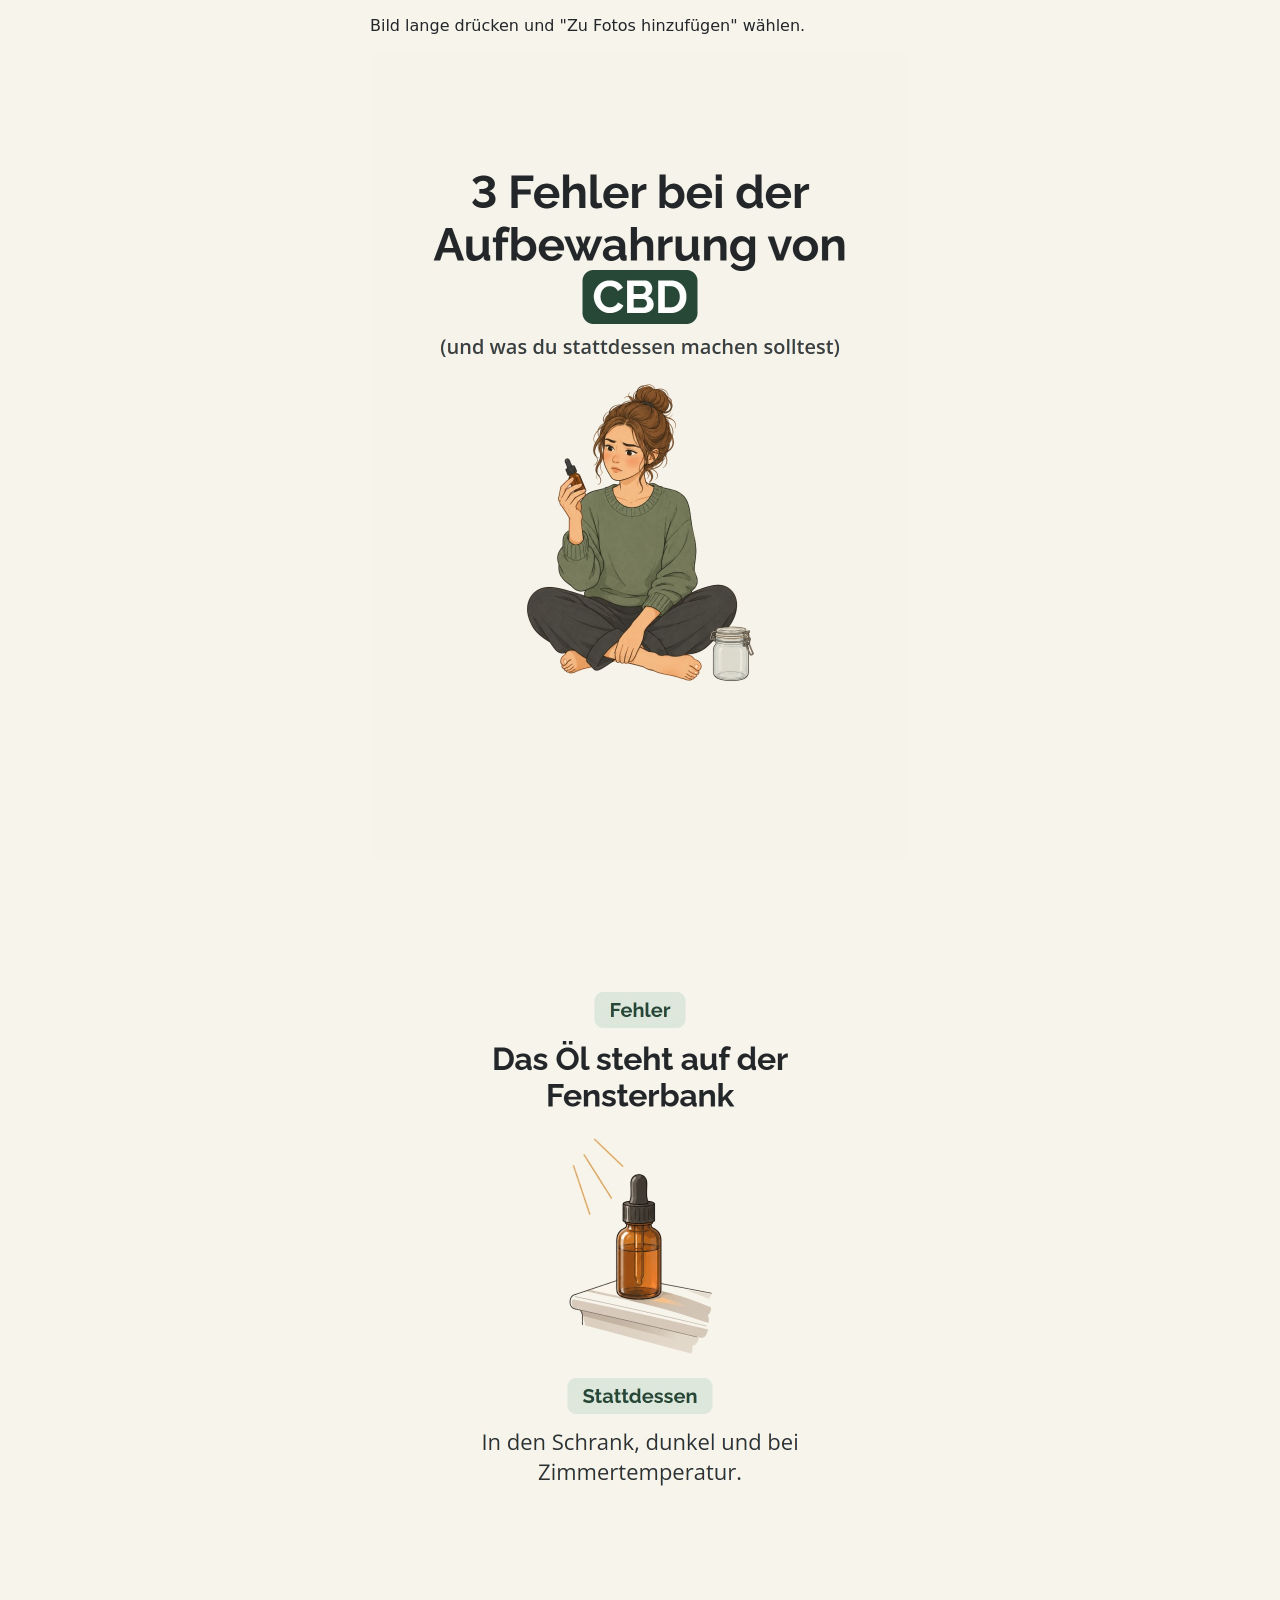
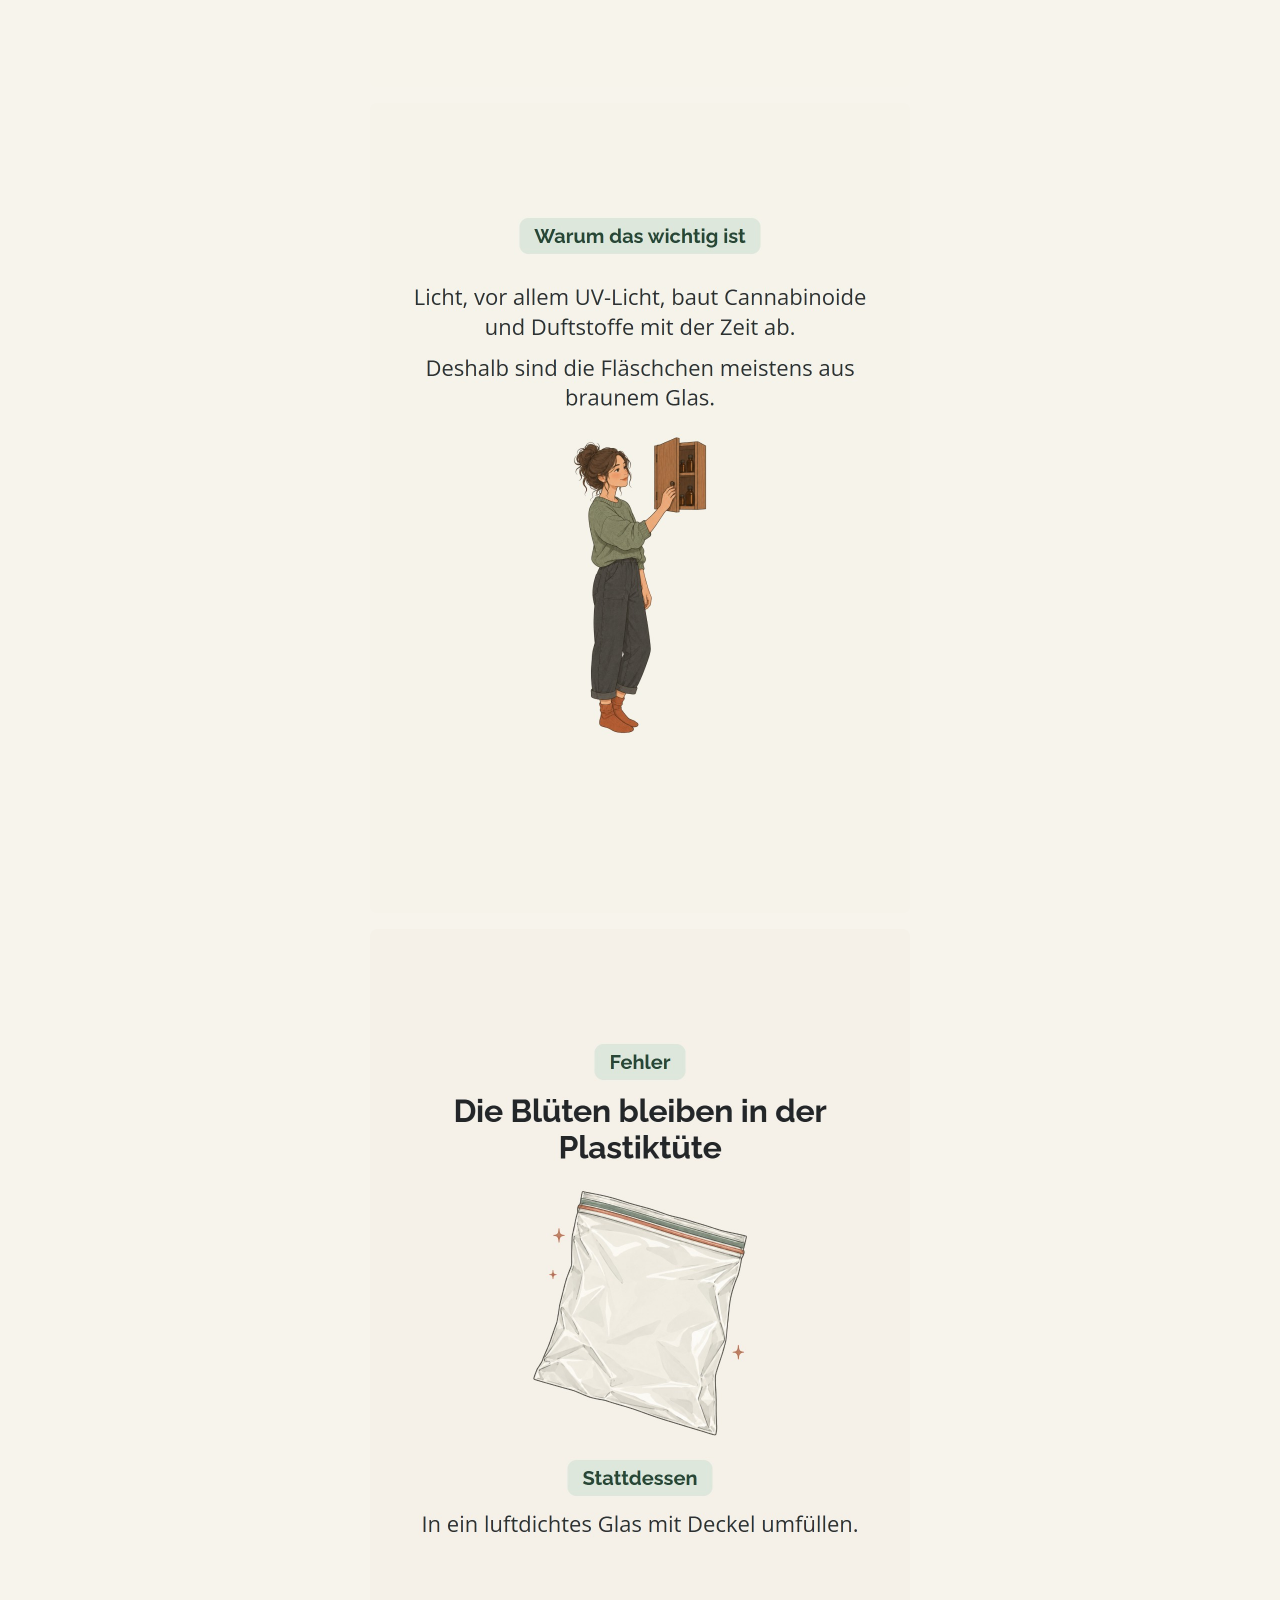
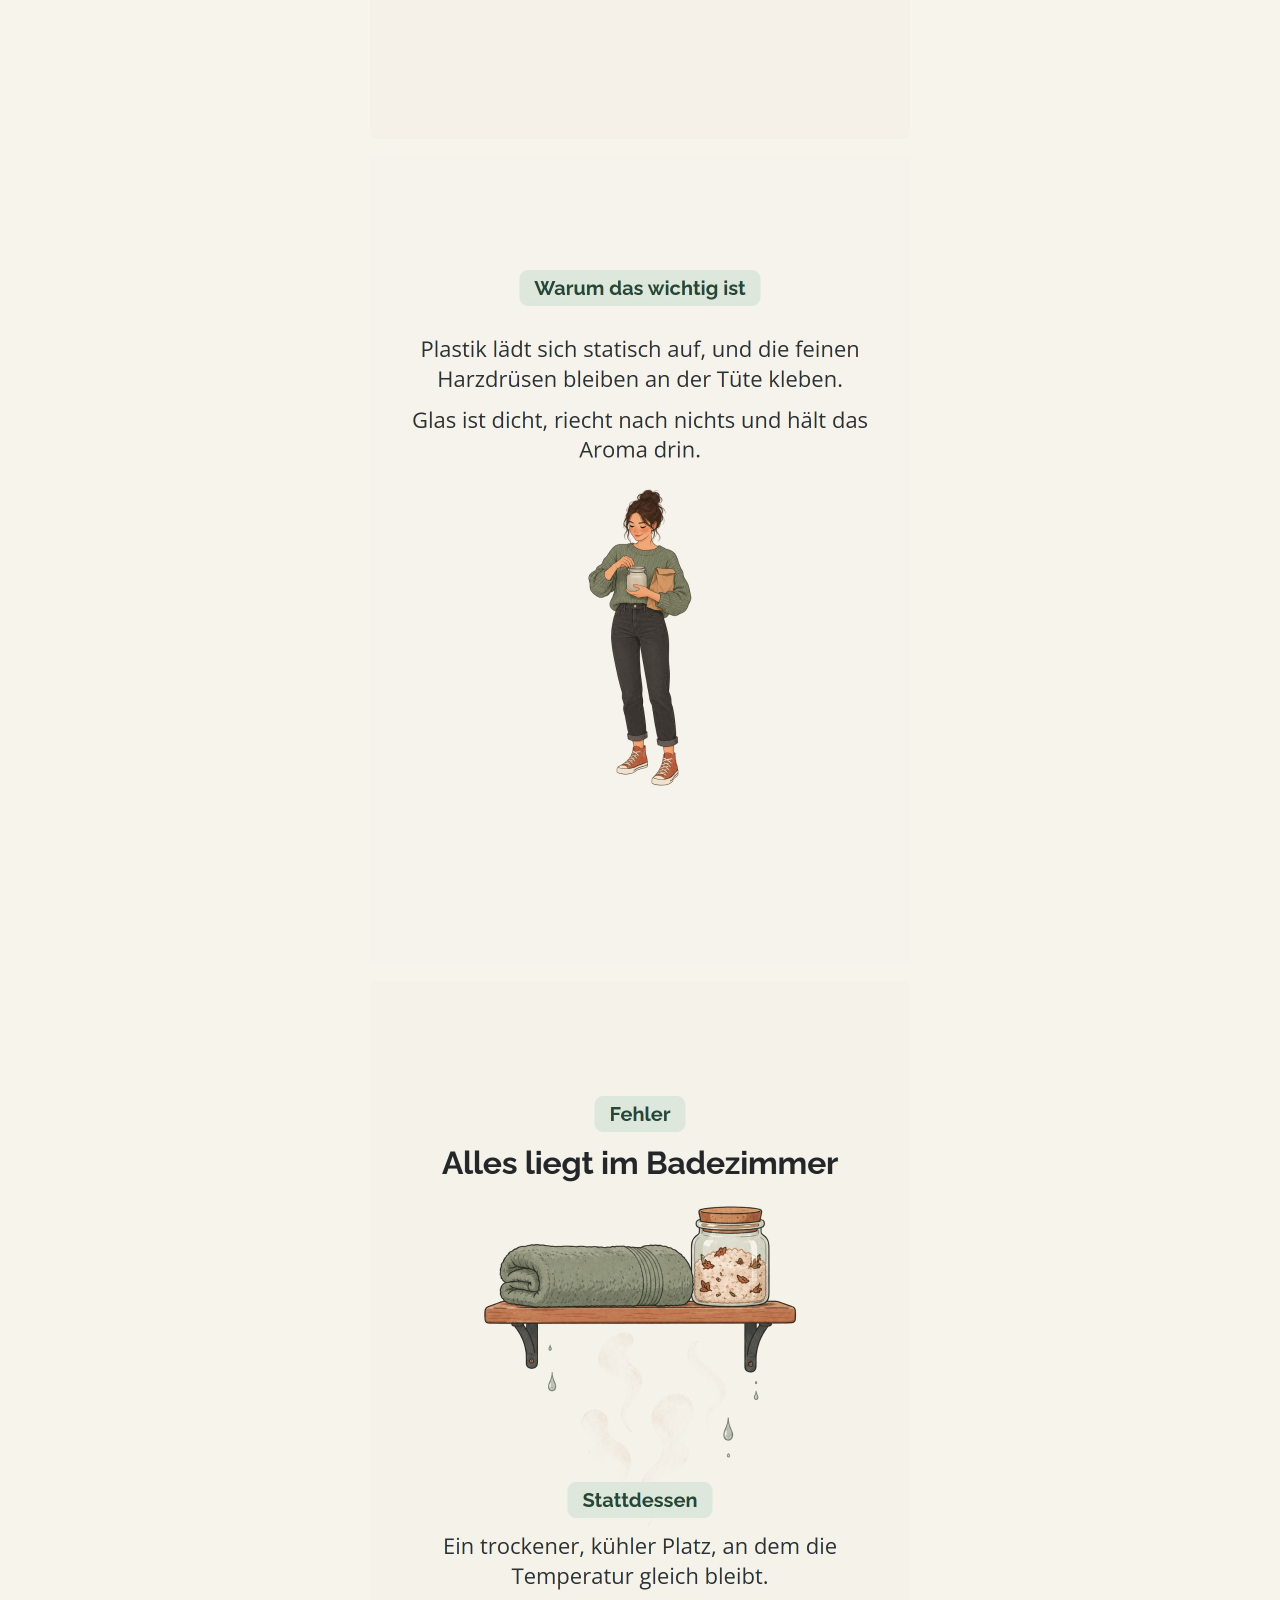
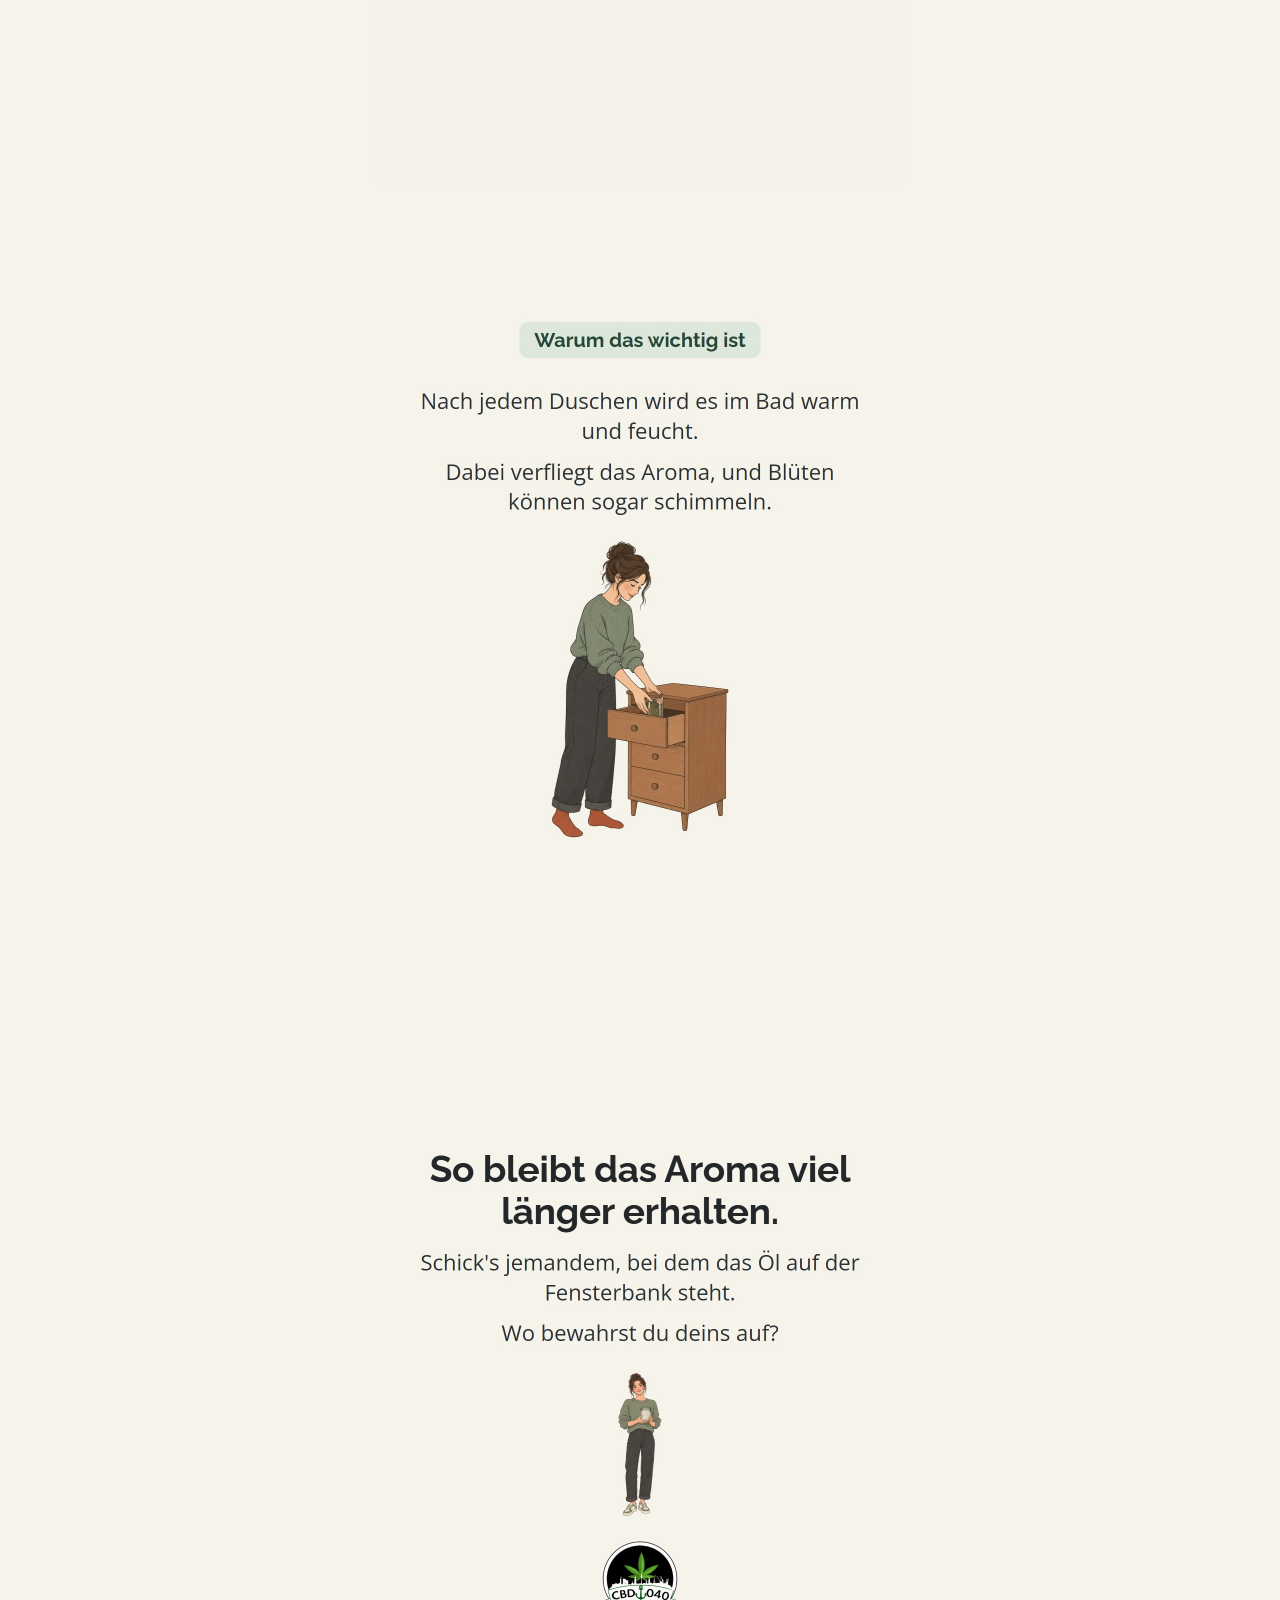
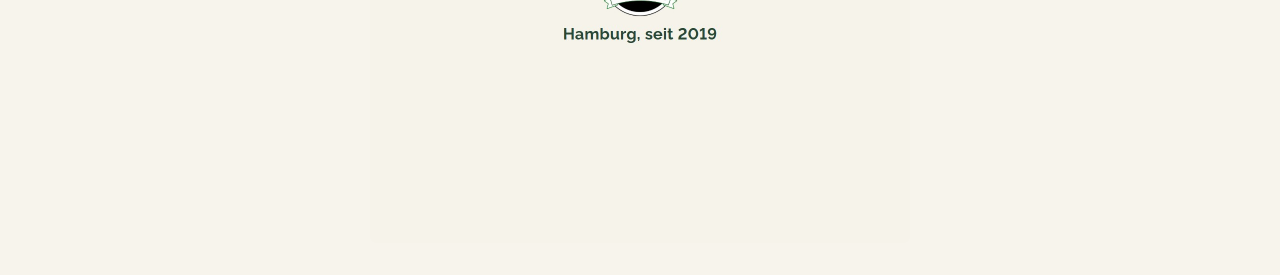
==== p/1028/index.html @ 7aa8cf13 "Slides 28.10.: Aufbewahrung im Fehler-Stattdessen-Aufbau Co-Authored-By: Claude Opus 5.5 <noreply@an" ====
<!doctype html><html lang="de"><head><meta charset="utf-8"><meta name="viewport" content="width=device-width,initial-scale=1"><meta name="robots" content="noindex"><title>CBD040 Slides</title>
<style>body{margin:0;padding:16px;background:#f7f4ec;font:16px system-ui,sans-serif;color:#23272a}img{display:block;width:100%;max-width:540px;margin:0 auto 16px;border-radius:8px}p{max-width:540px;margin:0 auto 16px}</style></head>
<body><p>Bild lange drücken und "Zu Fotos hinzufügen" wählen.</p>
<img src="slide-01.jpg"><img src="slide-02.jpg"><img src="slide-03.jpg"><img src="slide-04.jpg"><img src="slide-05.jpg"><img src="slide-06.jpg"><img src="slide-07.jpg"><img src="slide-08.jpg">
</body></html>
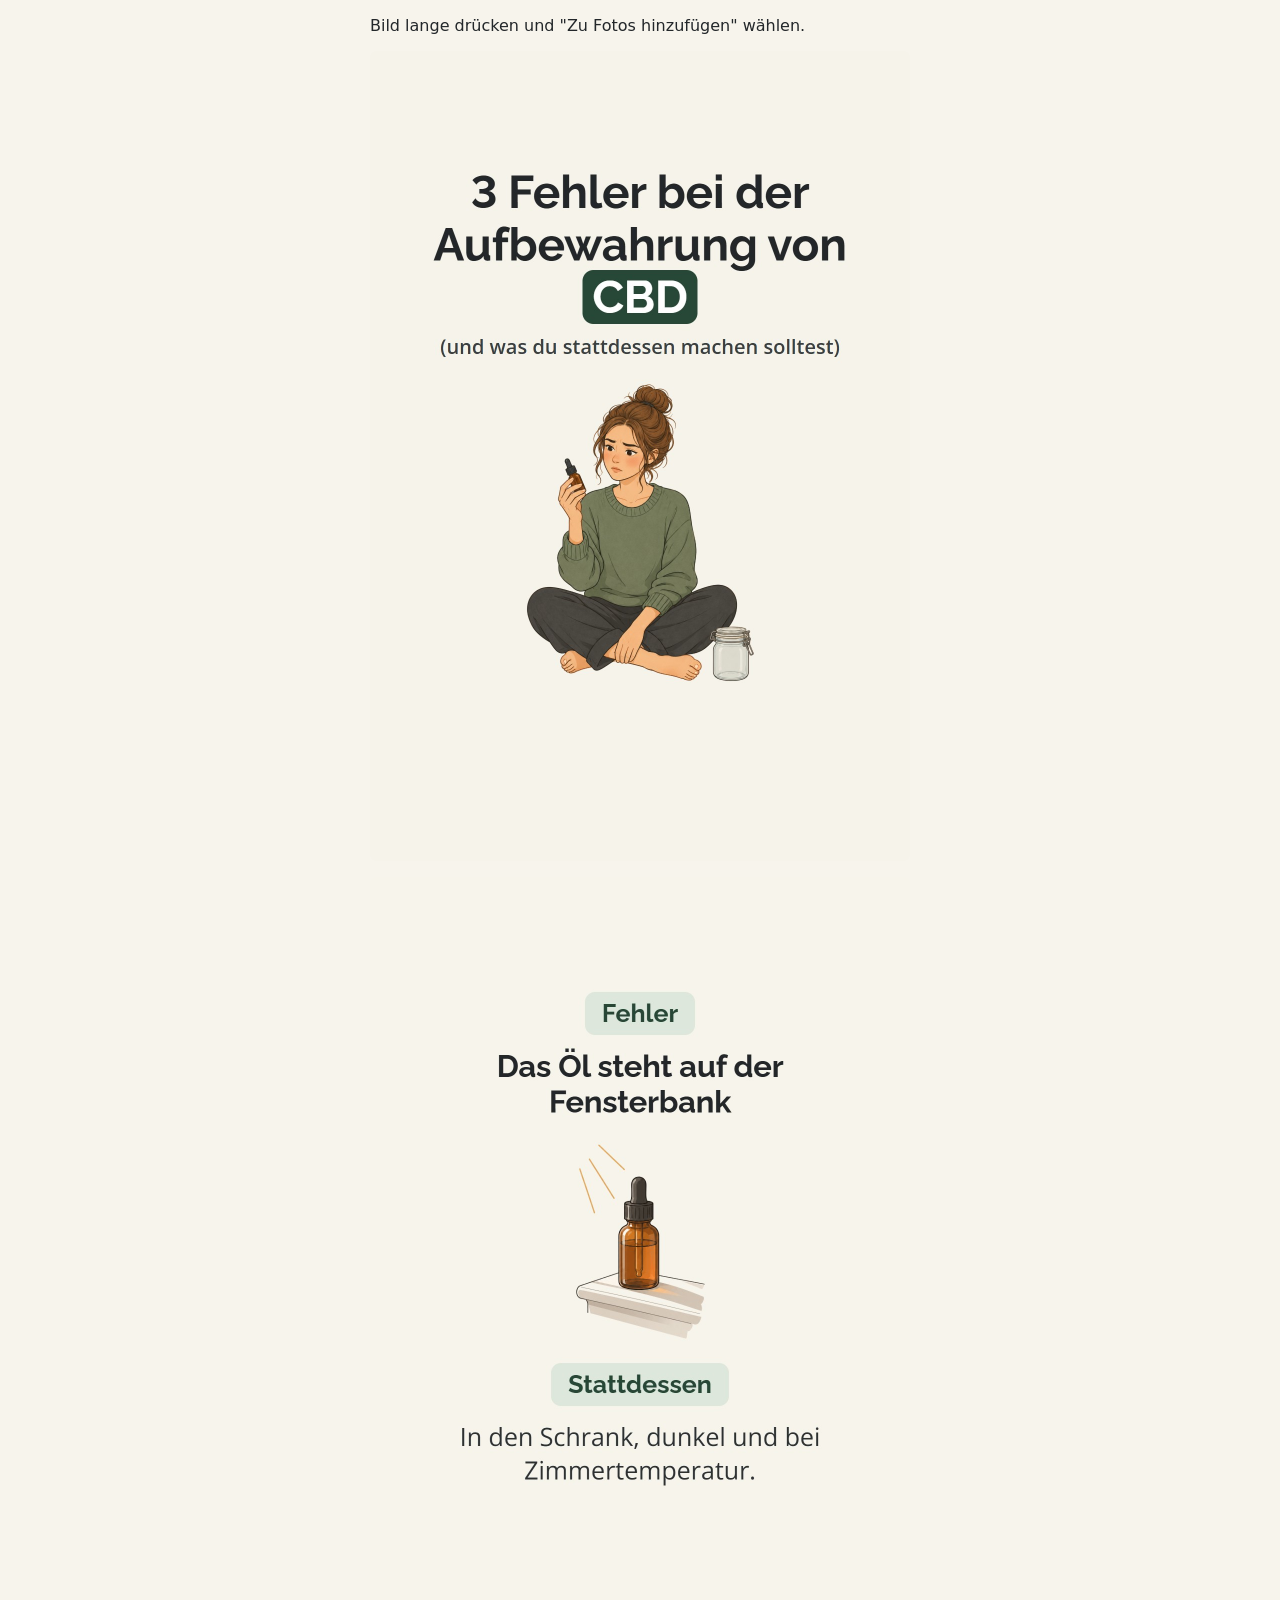
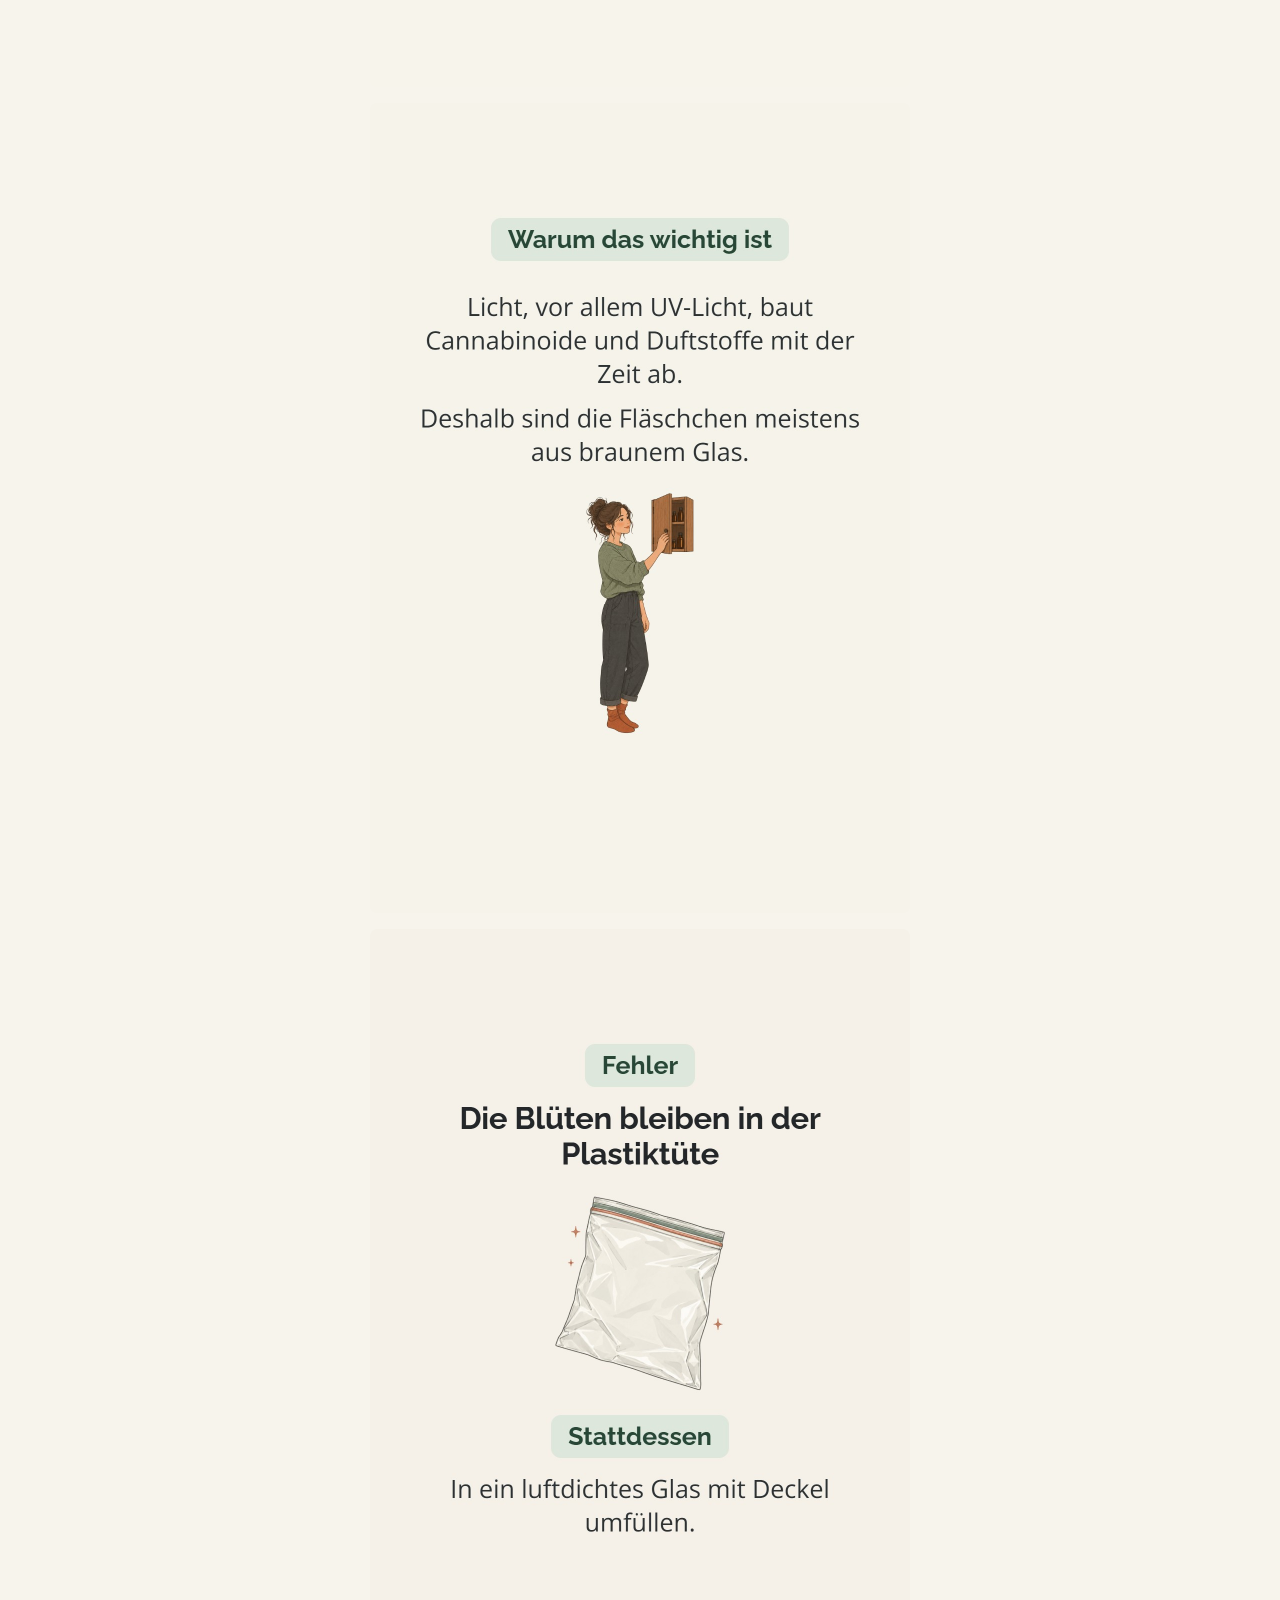
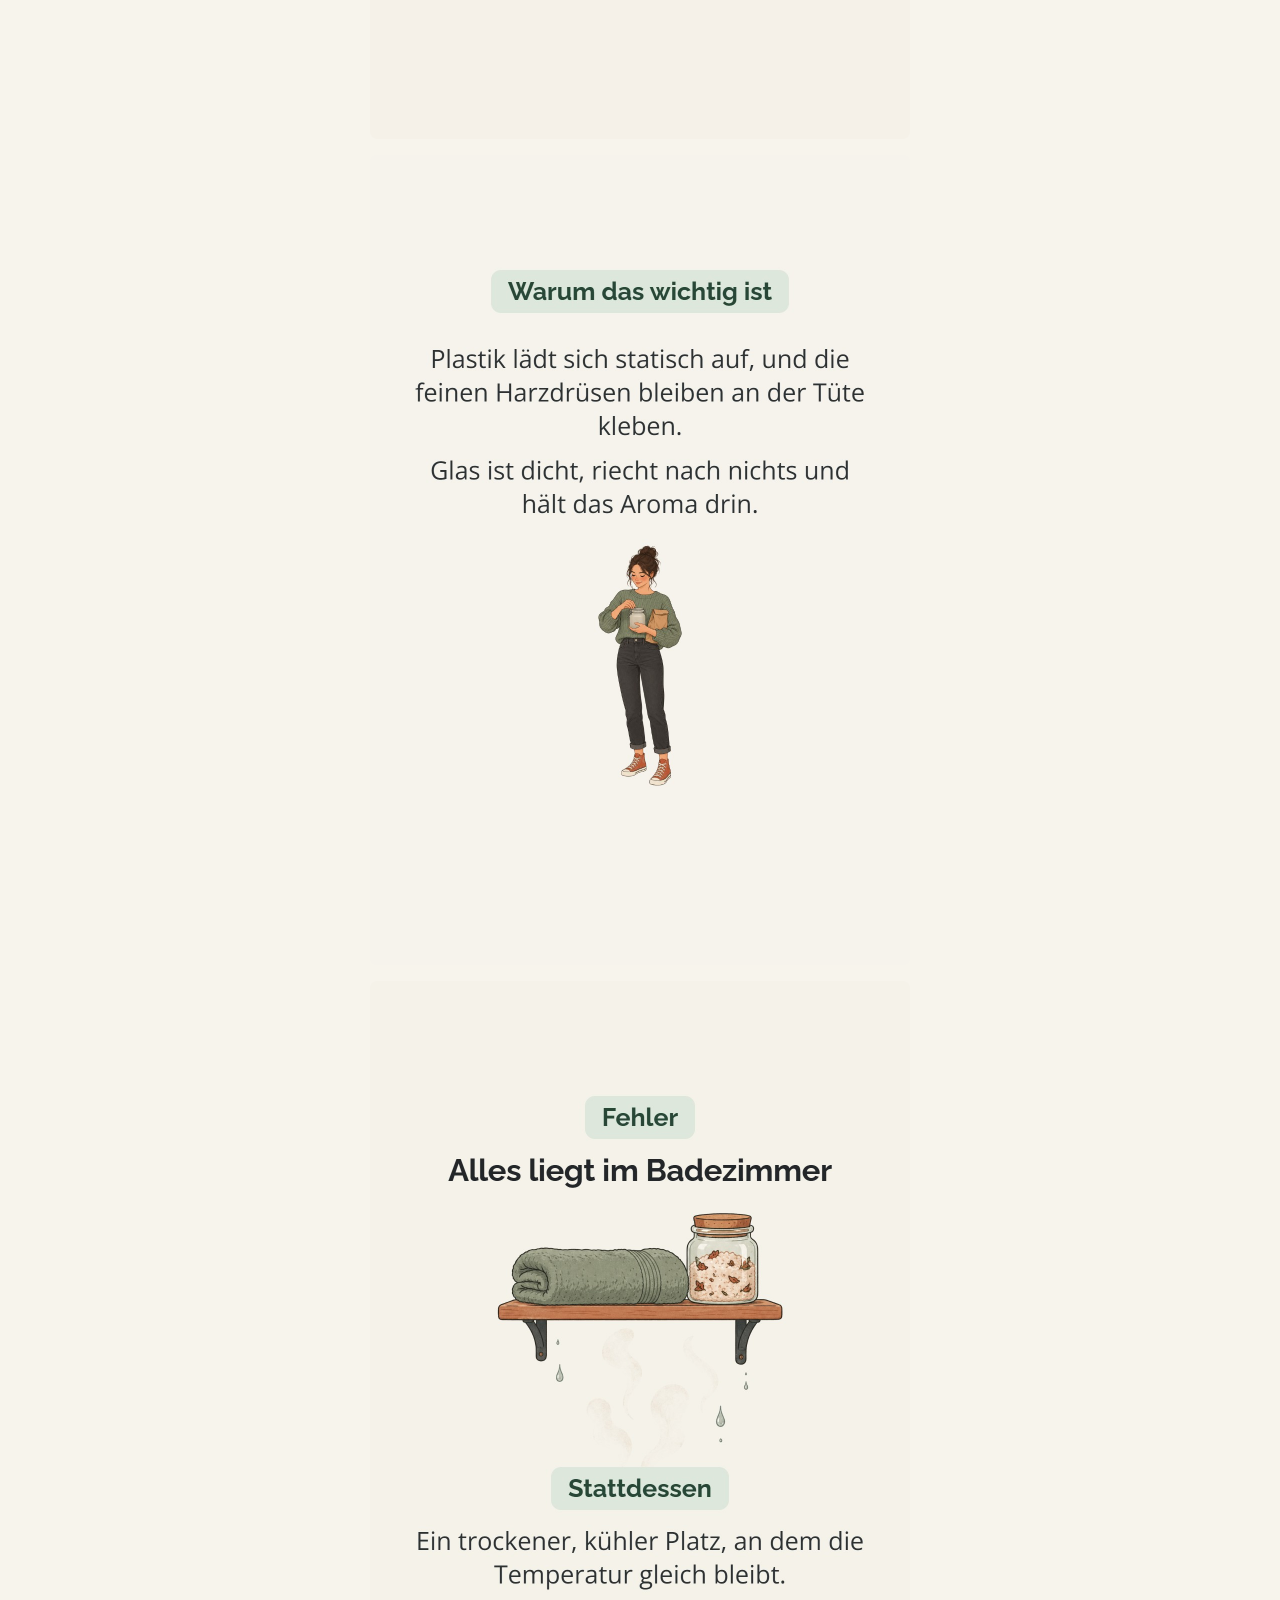
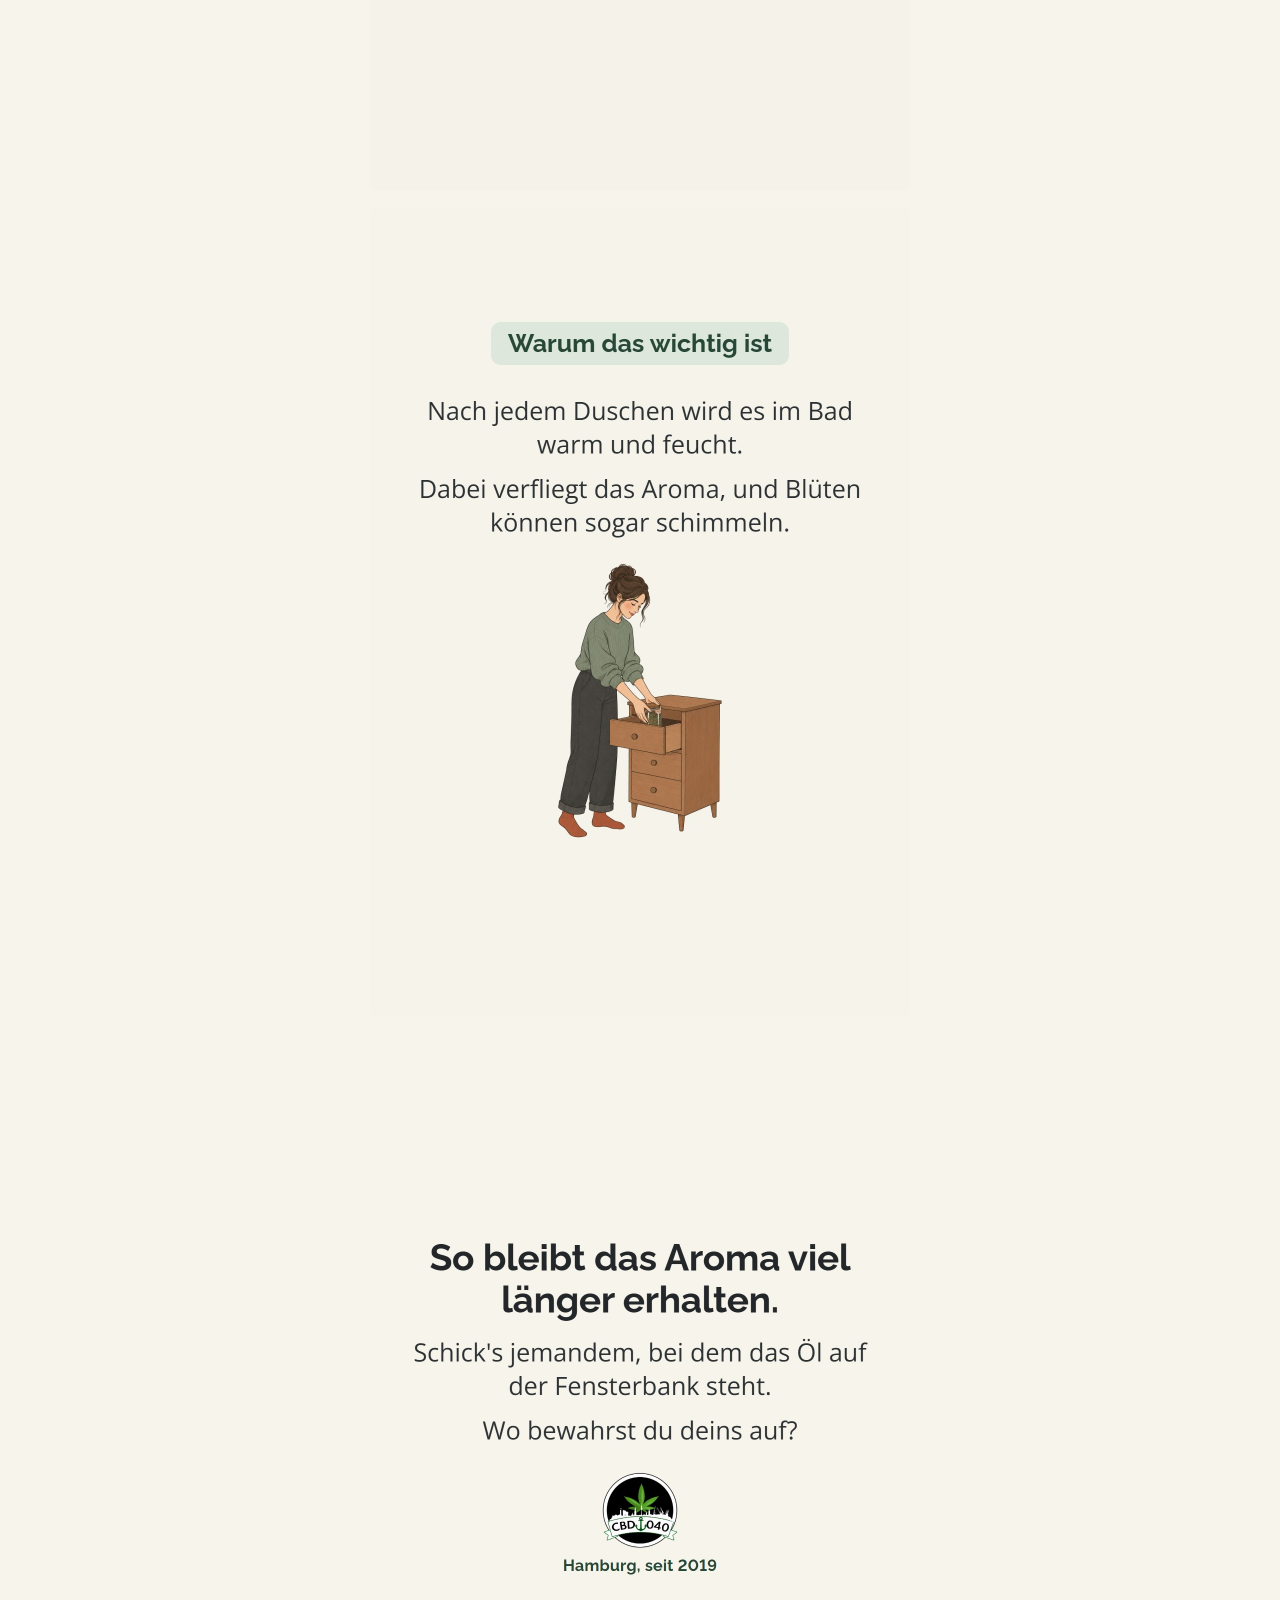
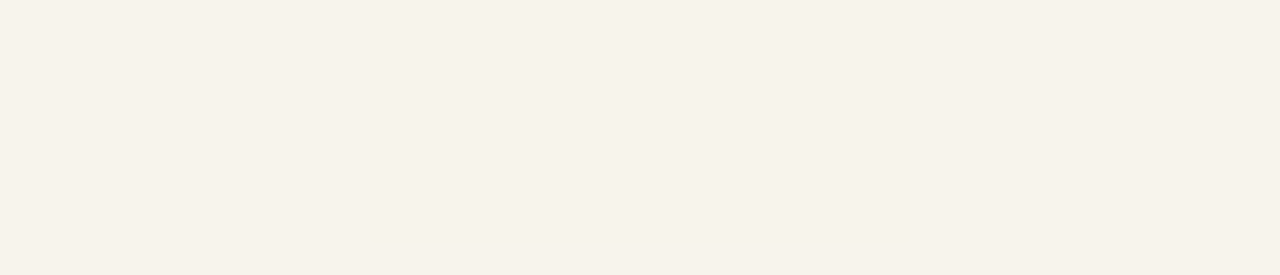
==== commit 91c5e427: "Slides 28.10.: Bilder mit Versionsnummer gegen Browser-Cache Co-Authored-By: Claude Opus 5.5 <norepl" ====
--- a/p/1028/index.html
+++ b/p/1028/index.html
@@ -1,5 +1,5 @@
 <!doctype html><html lang="de"><head><meta charset="utf-8"><meta name="viewport" content="width=device-width,initial-scale=1"><meta name="robots" content="noindex"><title>CBD040 Slides</title>
 <style>body{margin:0;padding:16px;background:#f7f4ec;font:16px system-ui,sans-serif;color:#23272a}img{display:block;width:100%;max-width:540px;margin:0 auto 16px;border-radius:8px}p{max-width:540px;margin:0 auto 16px}</style></head>
 <body><p>Bild lange drücken und "Zu Fotos hinzufügen" wählen.</p>
-<img src="slide-01.jpg"><img src="slide-02.jpg"><img src="slide-03.jpg"><img src="slide-04.jpg"><img src="slide-05.jpg"><img src="slide-06.jpg"><img src="slide-07.jpg"><img src="slide-08.jpg">
+<img src="slide-01.jpg?v=1793089333"><img src="slide-02.jpg?v=1793089333"><img src="slide-03.jpg?v=1793089333"><img src="slide-04.jpg?v=1793089333"><img src="slide-05.jpg?v=1793089333"><img src="slide-06.jpg?v=1793089333"><img src="slide-07.jpg?v=1793089333"><img src="slide-08.jpg?v=1793089333">
 </body></html>
